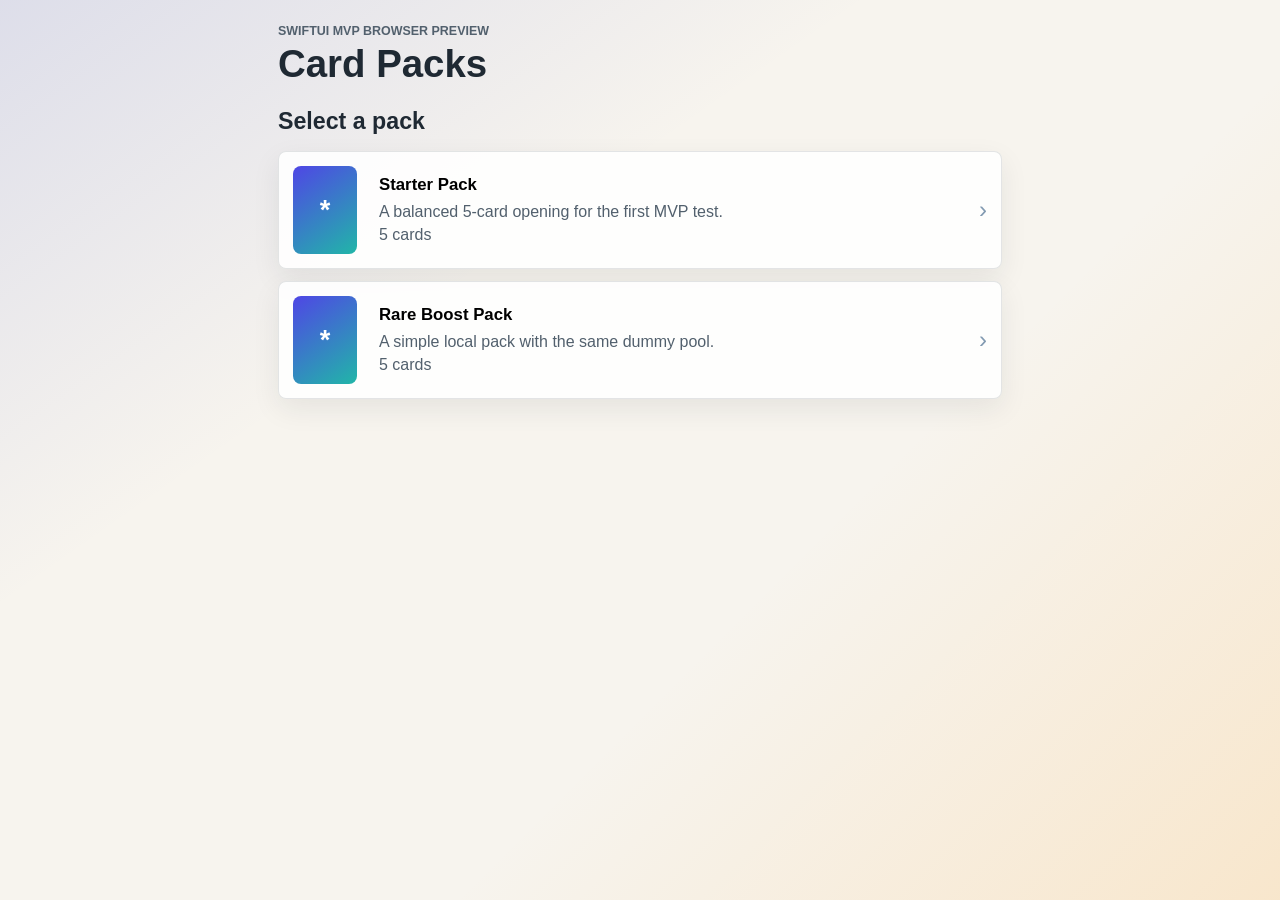
==== PreviewWeb/index.html @ d25d7adb "Create SwiftUI card pack opening MVP" ====
<!doctype html>
<html lang="en">
  <head>
    <meta charset="utf-8">
    <meta name="viewport" content="width=device-width, initial-scale=1">
    <title>Card Pack Opening MVP Preview</title>
    <link rel="stylesheet" href="styles.css">
  </head>
  <body>
    <main class="app-shell">
      <header class="top-bar">
        <p class="eyebrow">SwiftUI MVP Browser Preview</p>
        <h1>Card Packs</h1>
      </header>

      <section id="pack-selection" class="screen is-active" aria-labelledby="pack-selection-title">
        <h2 id="pack-selection-title">Select a pack</h2>
        <div id="pack-list" class="pack-list"></div>
      </section>

      <section id="pack-opening" class="screen" aria-labelledby="pack-opening-title">
        <button class="back-button" type="button" data-back-to="pack-selection">Back</button>
        <div class="opening-panel">
          <div class="pack-art" aria-hidden="true">*</div>
          <p class="eyebrow">Opening</p>
          <h2 id="pack-opening-title"></h2>
          <p id="pack-opening-subtitle" class="muted"></p>
          <button id="open-pack-button" class="primary-button" type="button">Open Pack</button>
        </div>
      </section>

      <section id="results" class="screen" aria-labelledby="results-title">
        <button class="back-button" type="button" data-back-to="pack-selection">Pack List</button>
        <h2 id="results-title">Results</h2>
        <div id="result-list" class="result-list"></div>
      </section>
    </main>

    <script src="app.js"></script>
  </body>
</html>
---- PreviewWeb/styles.css ----
:root {
  color-scheme: light;
  font-family: -apple-system, BlinkMacSystemFont, "Segoe UI", sans-serif;
  background: #f7f4ee;
  color: #1f2933;
}

* {
  box-sizing: border-box;
}

body {
  margin: 0;
  min-height: 100vh;
  background:
    linear-gradient(145deg, rgba(65, 88, 208, 0.14), transparent 34%),
    linear-gradient(315deg, rgba(252, 176, 69, 0.2), transparent 38%),
    #f7f4ee;
}

button {
  font: inherit;
}

.app-shell {
  width: min(100%, 760px);
  min-height: 100vh;
  margin: 0 auto;
  padding: 24px 18px 40px;
}

.top-bar {
  margin-bottom: 24px;
}

.eyebrow {
  margin: 0 0 6px;
  color: #52606d;
  font-size: 0.78rem;
  font-weight: 800;
  letter-spacing: 0;
  text-transform: uppercase;
}

h1,
h2,
h3,
p {
  overflow-wrap: break-word;
}

h1 {
  margin: 0;
  font-size: 2.4rem;
  line-height: 1.05;
}

h2 {
  margin: 0 0 16px;
  font-size: 1.45rem;
}

.screen {
  display: none;
}

.screen.is-active {
  display: block;
}

.pack-list,
.result-list {
  display: grid;
  gap: 12px;
}

.pack-card,
.result-card {
  width: 100%;
  border: 1px solid rgba(31, 41, 51, 0.12);
  border-radius: 8px;
  background: rgba(255, 255, 255, 0.88);
  box-shadow: 0 10px 28px rgba(31, 41, 51, 0.08);
}

.pack-card {
  display: grid;
  grid-template-columns: 72px 1fr auto;
  align-items: center;
  gap: 14px;
  padding: 14px;
  text-align: left;
  cursor: pointer;
}

.pack-card:focus-visible,
.primary-button:focus-visible,
.back-button:focus-visible {
  outline: 3px solid #2563eb;
  outline-offset: 3px;
}

.pack-thumb {
  display: grid;
  width: 64px;
  height: 88px;
  place-items: center;
  border-radius: 8px;
  background: linear-gradient(145deg, #4f46e5, #21b6a8);
  color: #ffffff;
  font-size: 1.7rem;
  font-weight: 900;
}

.pack-card h3,
.result-card h3 {
  margin: 0 0 5px;
  font-size: 1.05rem;
}

.pack-card p,
.result-card p {
  margin: 0;
  color: #52606d;
  line-height: 1.45;
}

.chevron {
  color: #829ab1;
  font-size: 1.5rem;
}

.opening-panel {
  display: grid;
  justify-items: center;
  gap: 14px;
  padding: 42px 18px;
  text-align: center;
}

.pack-art {
  display: grid;
  width: 146px;
  height: 190px;
  place-items: center;
  border-radius: 8px;
  background: linear-gradient(145deg, #4338ca, #14b8a6);
  color: #ffffff;
  font-size: 3rem;
  box-shadow: 0 20px 38px rgba(67, 56, 202, 0.24);
}

.muted {
  max-width: 34rem;
  color: #52606d;
}

.primary-button,
.back-button {
  border: 0;
  border-radius: 8px;
  cursor: pointer;
}

.primary-button {
  min-height: 48px;
  padding: 0 22px;
  background: #2563eb;
  color: #ffffff;
  font-weight: 800;
}

.back-button {
  margin-bottom: 18px;
  padding: 9px 12px;
  background: rgba(31, 41, 51, 0.08);
  color: #1f2933;
  font-weight: 700;
}

.result-card {
  display: grid;
  grid-template-columns: 78px 1fr;
  gap: 14px;
  padding: 14px;
}

.rarity-badge {
  display: grid;
  min-height: 96px;
  place-items: center;
  border-radius: 8px;
  font-size: 0.78rem;
  font-weight: 900;
  text-align: center;
}

.result-meta {
  display: flex;
  align-items: center;
  justify-content: space-between;
  gap: 12px;
}

.power {
  font-weight: 900;
}

@media (max-width: 430px) {
  .app-shell {
    padding-inline: 14px;
  }

  h1 {
    font-size: 2rem;
  }

  .pack-card {
    grid-template-columns: 58px 1fr auto;
    gap: 10px;
    padding: 12px;
  }

  .pack-thumb {
    width: 54px;
    height: 74px;
  }
}
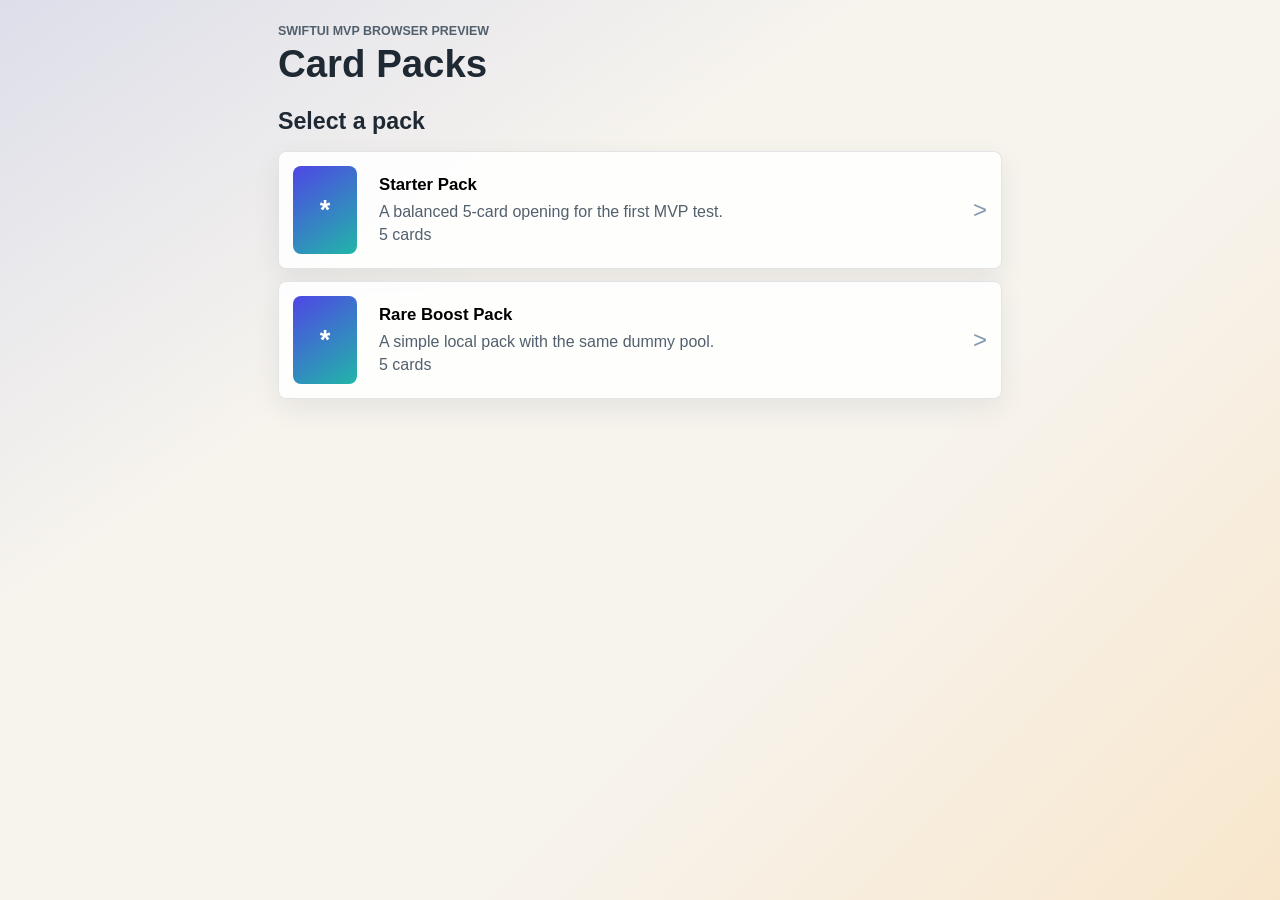
==== commit df312191: "Implement pack opening stage flow" ====
--- a/PreviewWeb/index.html
+++ b/PreviewWeb/index.html
@@ -21,11 +21,15 @@
       <section id="pack-opening" class="screen" aria-labelledby="pack-opening-title">
         <button class="back-button" type="button" data-back-to="pack-selection">Back</button>
         <div class="opening-panel">
-          <div class="pack-art" aria-hidden="true">*</div>
-          <p class="eyebrow">Opening</p>
+          <div id="interactive-pack" class="pack-art" role="button" tabindex="0" aria-label="Hold the pack to charge it.">
+            <span id="tear-meter" class="tear-meter"></span>
+            <span id="pack-symbol">*</span>
+          </div>
+          <p id="stage-label" class="eyebrow">Hold to charge</p>
           <h2 id="pack-opening-title"></h2>
           <p id="pack-opening-subtitle" class="muted"></p>
-          <button id="open-pack-button" class="primary-button" type="button">Open Pack</button>
+          <div id="reveal-strip" class="reveal-strip" aria-live="polite"></div>
+          <button id="view-results-button" class="primary-button" type="button" hidden>View Full Results</button>
         </div>
       </section>
 
--- a/PreviewWeb/styles.css
+++ b/PreviewWeb/styles.css
@@ -22,6 +22,10 @@
   font: inherit;
 }
 
+[hidden] {
+  display: none !important;
+}
+
 .app-shell {
   width: min(100%, 760px);
   min-height: 100vh;
@@ -95,7 +99,8 @@
 
 .pack-card:focus-visible,
 .primary-button:focus-visible,
-.back-button:focus-visible {
+.back-button:focus-visible,
+.pack-art:focus-visible {
   outline: 3px solid #2563eb;
   outline-offset: 3px;
 }
@@ -134,7 +139,7 @@
   display: grid;
   justify-items: center;
   gap: 14px;
-  padding: 42px 18px;
+  padding: 36px 18px;
   text-align: center;
 }
 
@@ -146,13 +151,44 @@
   border-radius: 8px;
   background: linear-gradient(145deg, #4338ca, #14b8a6);
   color: #ffffff;
+  cursor: grab;
   font-size: 3rem;
+  overflow: hidden;
+  position: relative;
   box-shadow: 0 20px 38px rgba(67, 56, 202, 0.24);
+  touch-action: none;
+  transition: transform 180ms ease;
+  user-select: none;
+}
+
+.pack-art.is-charging {
+  transform: scale(1.04);
+}
+
+.pack-art.is-tearing {
+  transform: rotate(2deg);
+}
+
+.tear-meter {
+  background: rgba(255, 255, 255, 0.46);
+  display: block;
+  height: 3px;
+  left: 12px;
+  position: absolute;
+  top: 50%;
+  transform: translateY(-50%);
+  width: var(--tear-progress, 0%);
+}
+
+#pack-symbol {
+  position: relative;
+  z-index: 1;
 }
 
 .muted {
   max-width: 34rem;
   color: #52606d;
+  min-height: 44px;
 }
 
 .primary-button,
@@ -178,6 +214,42 @@
   font-weight: 700;
 }
 
+.reveal-strip {
+  display: flex;
+  gap: 10px;
+  min-height: 132px;
+  max-width: 100%;
+  overflow-x: auto;
+  padding: 6px 2px;
+}
+
+.mini-card {
+  align-items: center;
+  border: 1px solid rgba(31, 41, 51, 0.14);
+  border-radius: 8px;
+  display: grid;
+  flex: 0 0 92px;
+  gap: 4px;
+  min-height: 116px;
+  padding: 8px;
+  text-align: center;
+}
+
+.mini-card.is-highlighted {
+  transform: scale(1.04);
+}
+
+.mini-card strong {
+  font-size: 0.76rem;
+}
+
+.mini-card span,
+.mini-card small {
+  color: #52606d;
+  font-size: 0.72rem;
+  font-weight: 800;
+}
+
 .result-card {
   display: grid;
   grid-template-columns: 78px 1fr;
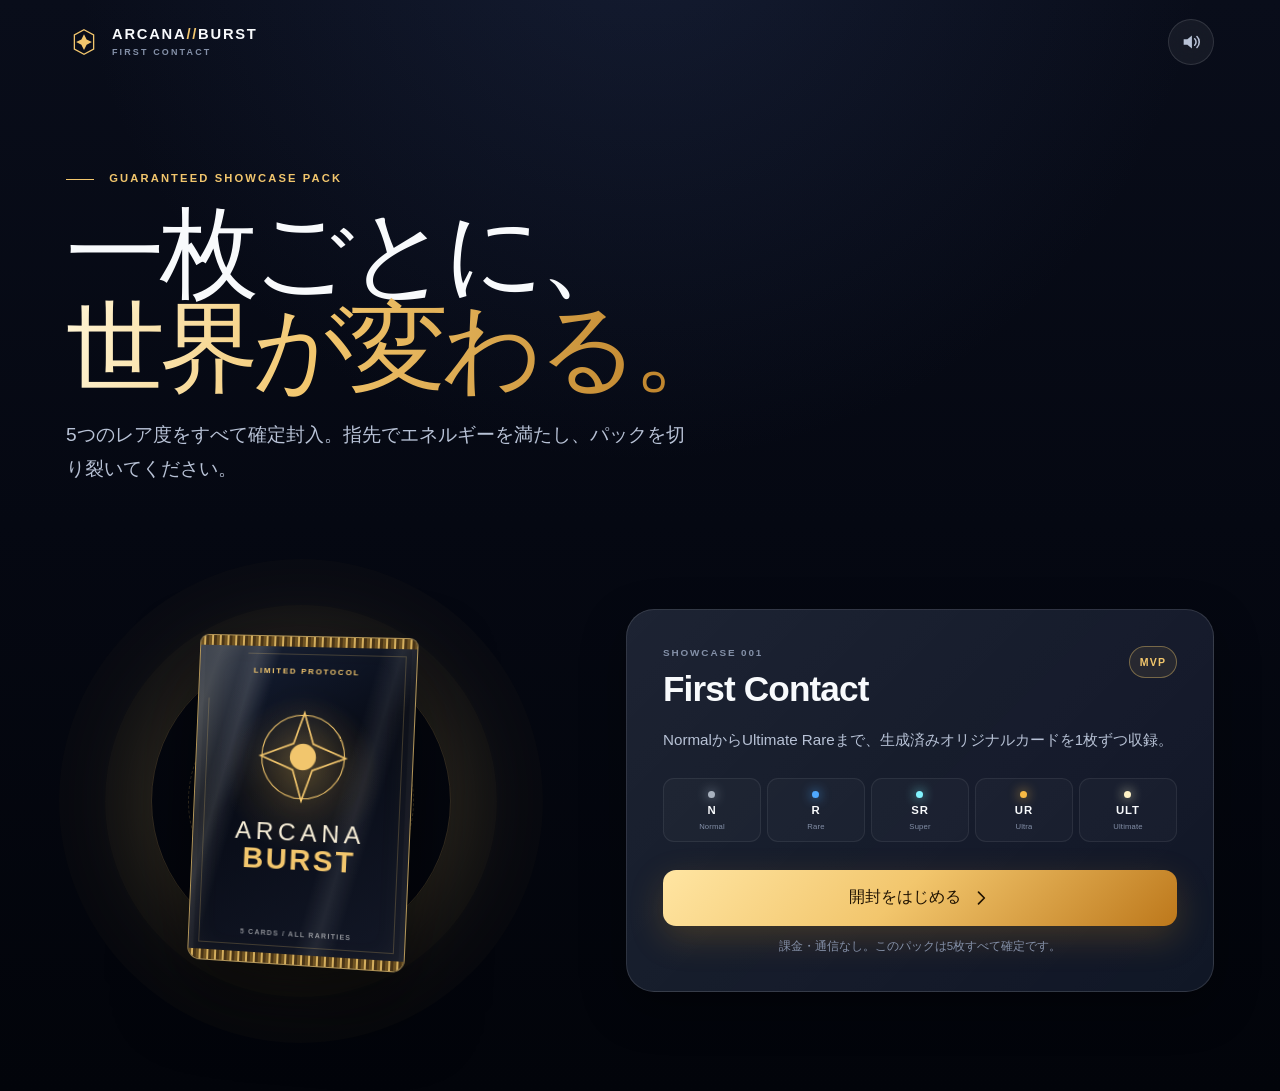
==== commit c060a778: "Build five-rarity pack opening showcase" ====
--- a/PreviewWeb/index.html
+++ b/PreviewWeb/index.html
@@ -1,45 +1,232 @@
 <!doctype html>
-<html lang="en">
+<html lang="ja">
   <head>
     <meta charset="utf-8">
-    <meta name="viewport" content="width=device-width, initial-scale=1">
-    <title>Card Pack Opening MVP Preview</title>
-    <link rel="stylesheet" href="styles.css">
+    <meta name="viewport" content="width=device-width, initial-scale=1, viewport-fit=cover">
+    <meta name="theme-color" content="#050812">
+    <meta name="description" content="5つのレア度を確定封入した、カードパック開封MVPのブラウザ体験です。">
+    <title>ARCANA//BURST — Card Pack Opening MVP</title>
+    <link rel="icon" href="data:image/svg+xml,%3Csvg xmlns='http://www.w3.org/2000/svg' viewBox='0 0 32 32'%3E%3Crect width='32' height='32' rx='7' fill='%23050812'/%3E%3Cpath d='m16 4 4 8 8 4-8 4-4 8-4-8-8-4 8-4 4-8Z' fill='%23f2c66d'/%3E%3C/svg%3E">
+    <link rel="preload" as="image" href="assets/cards/ultimate-rare.webp">
+    <link rel="stylesheet" href="styles.css?v=20260710-sol-ultra">
   </head>
-  <body>
-    <main class="app-shell">
+  <body data-stage="selection" data-rarity="none">
+    <a class="skip-link" href="#main-content">メインへ移動</a>
+
+    <div class="ambient" aria-hidden="true">
+      <span class="ambient__orb ambient__orb--one"></span>
+      <span class="ambient__orb ambient__orb--two"></span>
+      <span class="ambient__grid"></span>
+    </div>
+
+    <div id="screen-flash" class="screen-flash" aria-hidden="true"></div>
+    <div id="apex-overlay" class="apex-overlay" aria-hidden="true">
+      <span class="apex-overlay__ring apex-overlay__ring--one"></span>
+      <span class="apex-overlay__ring apex-overlay__ring--two"></span>
+      <span class="apex-overlay__core"></span>
+    </div>
+
+    <main id="main-content" class="app-shell">
       <header class="top-bar">
-        <p class="eyebrow">SwiftUI MVP Browser Preview</p>
-        <h1>Card Packs</h1>
+        <a id="brand-home" class="brand" href="#pack-selection" aria-label="ARCANA BURST ホーム">
+          <span class="brand__mark" aria-hidden="true">
+            <svg viewBox="0 0 32 32" width="28" height="28" focusable="false">
+              <path d="M16 2 27 8v16l-11 6L5 24V8L16 2Z" fill="none" stroke="currentColor" stroke-width="1.5"/>
+              <path d="m16 7 3 6 6 3-6 3-3 6-3-6-6-3 6-3 3-6Z" fill="currentColor"/>
+            </svg>
+          </span>
+          <span>
+            <span class="brand__name">ARCANA<span>//</span>BURST</span>
+            <span class="brand__edition">FIRST CONTACT</span>
+          </span>
+        </a>
+
+        <button id="sound-toggle" class="icon-button" type="button" aria-pressed="true" aria-label="効果音をオフにする">
+          <svg class="sound-icon sound-icon--on" viewBox="0 0 24 24" width="22" height="22" aria-hidden="true" focusable="false">
+            <path d="M4 9v6h4l5 4V5L8 9H4Z" fill="currentColor"/>
+            <path d="M16 8.5c1 .9 1.5 2 1.5 3.5S17 14.6 16 15.5M18.5 6c1.7 1.6 2.5 3.6 2.5 6s-.8 4.4-2.5 6" fill="none" stroke="currentColor" stroke-width="1.7" stroke-linecap="round"/>
+          </svg>
+          <svg class="sound-icon sound-icon--off" viewBox="0 0 24 24" width="22" height="22" aria-hidden="true" focusable="false">
+            <path d="M4 9v6h4l5 4V5L8 9H4Z" fill="currentColor"/>
+            <path d="m16.5 9 4 6m0-6-4 6" fill="none" stroke="currentColor" stroke-width="1.8" stroke-linecap="round"/>
+          </svg>
+        </button>
       </header>
 
-      <section id="pack-selection" class="screen is-active" aria-labelledby="pack-selection-title">
-        <h2 id="pack-selection-title">Select a pack</h2>
-        <div id="pack-list" class="pack-list"></div>
+      <section id="pack-selection" class="screen selection-screen" aria-labelledby="selection-title">
+        <div class="hero-copy">
+          <p class="eyebrow"><span aria-hidden="true"></span> GUARANTEED SHOWCASE PACK</p>
+          <h1 id="selection-title">一枚ごとに、<br><em>世界が変わる。</em></h1>
+          <p class="hero-copy__lead">5つのレア度をすべて確定封入。指先でエネルギーを満たし、パックを切り裂いてください。</p>
+        </div>
+
+        <div class="showcase-layout">
+          <div class="pack-preview" aria-hidden="true">
+            <span class="pack-preview__halo"></span>
+            <div class="booster-pack booster-pack--preview">
+              <span class="booster-pack__foil"></span>
+              <span class="booster-pack__edge"></span>
+              <span class="booster-pack__series">LIMITED PROTOCOL</span>
+              <span class="booster-pack__sigil">
+                <svg viewBox="0 0 100 100" focusable="false">
+                  <circle cx="50" cy="50" r="38" fill="none" stroke="currentColor" stroke-width="1"/>
+                  <path d="m50 10 9 28 30 12-30 12-9 28-9-28-30-12 30-12 9-28Z" fill="none" stroke="currentColor" stroke-width="1.5"/>
+                  <circle cx="50" cy="50" r="12" fill="currentColor"/>
+                </svg>
+              </span>
+              <span class="booster-pack__title">ARCANA<br><b>BURST</b></span>
+              <span class="booster-pack__count">5 CARDS / ALL RARITIES</span>
+            </div>
+          </div>
+
+          <div class="pack-offer glass-panel">
+            <div class="pack-offer__header">
+              <div>
+                <p class="overline">SHOWCASE 001</p>
+                <h2>First Contact</h2>
+              </div>
+              <span class="edition-badge">MVP</span>
+            </div>
+            <p class="pack-offer__description">NormalからUltimate Rareまで、生成済みオリジナルカードを1枚ずつ収録。</p>
+
+            <ol class="rarity-legend" aria-label="封入レア度">
+              <li data-rarity="normal"><span></span><b>N</b><small>Normal</small></li>
+              <li data-rarity="rare"><span></span><b>R</b><small>Rare</small></li>
+              <li data-rarity="super"><span></span><b>SR</b><small>Super</small></li>
+              <li data-rarity="ultra"><span></span><b>UR</b><small>Ultra</small></li>
+              <li data-rarity="ultimate"><span></span><b>ULT</b><small>Ultimate</small></li>
+            </ol>
+
+            <button id="open-pack-button" class="primary-button primary-button--gold" type="button">
+              <span>開封をはじめる</span>
+              <svg viewBox="0 0 24 24" width="20" height="20" aria-hidden="true" focusable="false">
+                <path d="m9 5 7 7-7 7" fill="none" stroke="currentColor" stroke-width="2" stroke-linecap="round" stroke-linejoin="round"/>
+              </svg>
+            </button>
+            <p class="microcopy">課金・通信なし。このパックは5枚すべて確定です。</p>
+          </div>
+        </div>
       </section>
 
-      <section id="pack-opening" class="screen" aria-labelledby="pack-opening-title">
-        <button class="back-button" type="button" data-back-to="pack-selection">Back</button>
-        <div class="opening-panel">
-          <div id="interactive-pack" class="pack-art" role="button" tabindex="0" aria-label="Hold the pack to charge it.">
-            <span id="tear-meter" class="tear-meter"></span>
-            <span id="pack-symbol">*</span>
-          </div>
-          <p id="stage-label" class="eyebrow">Hold to charge</p>
-          <h2 id="pack-opening-title"></h2>
-          <p id="pack-opening-subtitle" class="muted"></p>
-          <div id="reveal-strip" class="reveal-strip" aria-live="polite"></div>
-          <button id="view-results-button" class="primary-button" type="button" hidden>View Full Results</button>
+      <section id="pack-opening" class="screen opening-screen" aria-labelledby="opening-title" hidden>
+        <div class="opening-toolbar">
+          <button id="opening-back-button" class="text-button" type="button">
+            <svg viewBox="0 0 24 24" width="18" height="18" aria-hidden="true" focusable="false">
+              <path d="m15 5-7 7 7 7" fill="none" stroke="currentColor" stroke-width="2" stroke-linecap="round" stroke-linejoin="round"/>
+            </svg>
+            <span>戻る</span>
+          </button>
+
+          <ol id="reveal-progress" class="reveal-progress" aria-label="カード開封進捗">
+            <li data-index="0" aria-label="1枚目、未公開"><span></span><b>1</b></li>
+            <li data-index="1" aria-label="2枚目、未公開"><span></span><b>2</b></li>
+            <li data-index="2" aria-label="3枚目、未公開"><span></span><b>3</b></li>
+            <li data-index="3" aria-label="4枚目、未公開"><span></span><b>4</b></li>
+            <li data-index="4" aria-label="5枚目、未公開"><span></span><b>5</b></li>
+          </ol>
+          <span class="toolbar-spacer" aria-hidden="true"></span>
+        </div>
+
+        <h2 id="opening-title" class="visually-hidden" tabindex="-1">First Contact パック開封</h2>
+
+        <div id="opening-theater" class="opening-theater">
+          <div id="particle-layer" class="particle-layer" aria-hidden="true"></div>
+          <div class="stage-light stage-light--left" aria-hidden="true"></div>
+          <div class="stage-light stage-light--right" aria-hidden="true"></div>
+
+          <div id="pack-interaction" class="pack-interaction">
+            <div
+              id="interactive-pack"
+              class="interactive-pack"
+              role="button"
+              tabindex="0"
+              aria-describedby="opening-instruction"
+              aria-label="パックを長押ししてチャージ"
+            >
+              <span class="charge-ring" aria-hidden="true"></span>
+              <div class="booster-pack booster-pack--interactive" aria-hidden="true">
+                <span class="booster-pack__foil"></span>
+                <span class="booster-pack__edge"></span>
+                <span class="booster-pack__series">LIMITED PROTOCOL</span>
+                <span class="booster-pack__sigil">
+                  <svg viewBox="0 0 100 100" focusable="false">
+                    <circle cx="50" cy="50" r="38" fill="none" stroke="currentColor" stroke-width="1"/>
+                    <path d="m50 10 9 28 30 12-30 12-9 28-9-28-30-12 30-12 9-28Z" fill="none" stroke="currentColor" stroke-width="1.5"/>
+                    <circle cx="50" cy="50" r="12" fill="currentColor"/>
+                  </svg>
+                </span>
+                <span class="booster-pack__title">ARCANA<br><b>BURST</b></span>
+                <span class="booster-pack__count">5 CARDS / ALL RARITIES</span>
+                <span class="tear-guide"><i></i><b>SWIPE</b></span>
+                <span class="torn-flap"></span>
+              </div>
+              <span class="hold-label" aria-hidden="true">HOLD</span>
+            </div>
+
+            <div class="opening-copy">
+              <p id="stage-label" class="eyebrow stage-label">ENERGY DORMANT</p>
+              <p id="opening-instruction" class="opening-instruction">パックを長押しして、エネルギーを100%まで満たす</p>
+              <div class="charge-track" aria-hidden="true"><span id="charge-fill"></span></div>
+              <p id="charge-percent" class="charge-percent" aria-hidden="true">0%</p>
+            </div>
+
+            <div id="gesture-alternatives" class="gesture-alternatives">
+              <button id="charge-assist-button" class="secondary-button" type="button">ボタンでチャージ</button>
+              <button id="tear-assist-button" class="secondary-button secondary-button--accent" type="button" hidden>ボタンで切り裂く</button>
+            </div>
+          </div>
+
+          <div id="card-reveal-stage" class="card-reveal-stage" hidden>
+            <p id="card-counter" class="card-counter">CARD 1 / 5</p>
+            <div id="reveal-card" class="reveal-card" aria-label="カードを反転中" tabindex="-1">
+              <div id="card-rotor" class="card-rotor">
+                <div class="card-face card-face--back" aria-hidden="true">
+                  <span class="card-back__frame"></span>
+                  <span class="card-back__vortex"></span>
+                  <span class="card-back__sigil"></span>
+                  <b>ARCANA<span>//</span>BURST</b>
+                </div>
+                <div id="card-front" class="card-face card-face--front" aria-hidden="true"></div>
+              </div>
+            </div>
+            <div id="rarity-reveal-copy" class="rarity-reveal-copy" aria-hidden="true">
+              <p id="revealed-rarity" class="revealed-rarity"></p>
+              <h3 id="revealed-name"></h3>
+              <p id="revealed-subtitle" class="revealed-subtitle"></p>
+            </div>
+            <button id="next-card-button" class="primary-button reveal-next-button" type="button" hidden>
+              <span>次のカード</span>
+              <svg viewBox="0 0 24 24" width="20" height="20" aria-hidden="true" focusable="false">
+                <path d="m9 5 7 7-7 7" fill="none" stroke="currentColor" stroke-width="2" stroke-linecap="round" stroke-linejoin="round"/>
+              </svg>
+            </button>
+          </div>
         </div>
       </section>
 
-      <section id="results" class="screen" aria-labelledby="results-title">
-        <button class="back-button" type="button" data-back-to="pack-selection">Pack List</button>
-        <h2 id="results-title">Results</h2>
+      <section id="results" class="screen results-screen" aria-labelledby="results-title" hidden>
+        <div class="results-heading">
+          <p class="eyebrow"><span aria-hidden="true"></span> OPENING COMPLETE</p>
+          <h2 id="results-title" tabindex="-1">5つの輝きを獲得</h2>
+          <p>First Contactの全カード。レア度ごとの光沢と生成アートを一覧で確認できます。</p>
+        </div>
+
         <div id="result-list" class="result-list"></div>
+
+        <div class="results-actions glass-panel">
+          <p><b>SHOWCASE COMPLETE</b><span>5 / 5 CARDS REVEALED</span></p>
+          <button id="open-again-button" class="primary-button primary-button--gold" type="button">
+            <span>もう一度開封する</span>
+            <svg viewBox="0 0 24 24" width="20" height="20" aria-hidden="true" focusable="false">
+              <path d="M20 11a8 8 0 1 0-2.3 5.7M20 5v6h-6" fill="none" stroke="currentColor" stroke-width="2" stroke-linecap="round" stroke-linejoin="round"/>
+            </svg>
+          </button>
+        </div>
       </section>
     </main>
 
-    <script src="app.js"></script>
+    <div id="live-status" class="visually-hidden" role="status" aria-live="polite" aria-atomic="true"></div>
+
+    <script src="app.js?v=20260710-sol-ultra-p1"></script>
   </body>
 </html>
--- a/PreviewWeb/styles.css
+++ b/PreviewWeb/styles.css
@@ -1,300 +1,1997 @@
 :root {
-  color-scheme: light;
-  font-family: -apple-system, BlinkMacSystemFont, "Segoe UI", sans-serif;
-  background: #f7f4ee;
-  color: #1f2933;
+  color-scheme: dark;
+  --bg: #050812;
+  --bg-deep: #02040a;
+  --surface: rgba(15, 23, 42, 0.72);
+  --surface-strong: rgba(18, 27, 49, 0.92);
+  --surface-soft: rgba(255, 255, 255, 0.055);
+  --text: #f8fafc;
+  --text-soft: #b8c2d6;
+  --text-muted: #8490a8;
+  --gold: #f2c66d;
+  --gold-strong: #d99525;
+  --gold-dark: #7a4b0d;
+  --line: rgba(255, 255, 255, 0.12);
+  --focus: #f8d98f;
+  --stage-accent: 216, 187, 124;
+  --stage-accent-strong: #d8bb7c;
+  --radius-sm: 10px;
+  --radius-md: 18px;
+  --radius-lg: 28px;
+  --shadow-1: 0 16px 44px rgba(0, 0, 0, 0.35);
+  --shadow-2: 0 28px 90px rgba(0, 0, 0, 0.62);
+  --ease-out: cubic-bezier(0.16, 1, 0.3, 1);
+  --ease-spring: cubic-bezier(0.22, 1.4, 0.36, 1);
+  --flip-duration: 900ms;
+  font-family: Inter, ui-sans-serif, -apple-system, BlinkMacSystemFont, "Segoe UI", "Noto Sans JP", sans-serif;
+  font-synthesis: none;
 }
 
 * {
   box-sizing: border-box;
 }
 
+html {
+  min-width: 320px;
+  min-height: 100%;
+  background: var(--bg);
+  scroll-behavior: smooth;
+}
+
 body {
+  min-width: 320px;
+  min-height: 100vh;
+  min-height: 100dvh;
   margin: 0;
-  min-height: 100vh;
+  overflow-x: hidden;
   background:
-    linear-gradient(145deg, rgba(65, 88, 208, 0.14), transparent 34%),
-    linear-gradient(315deg, rgba(252, 176, 69, 0.2), transparent 38%),
-    #f7f4ee;
+    radial-gradient(circle at 50% -10%, rgba(50, 68, 112, 0.28), transparent 42%),
+    linear-gradient(180deg, #090d1a 0%, var(--bg) 48%, var(--bg-deep) 100%);
+  color: var(--text);
+  transition: background-color 400ms ease;
+}
+
+body::before {
+  position: fixed;
+  z-index: -3;
+  inset: 0;
+  background: radial-gradient(circle at 50% 54%, rgba(var(--stage-accent), 0.11), transparent 38%);
+  content: "";
+  pointer-events: none;
+  transition: background 500ms ease;
+}
+
+button,
+a {
+  -webkit-tap-highlight-color: transparent;
 }
 
 button {
+  border: 0;
+  color: inherit;
   font: inherit;
 }
 
-[hidden] {
-  display: none !important;
-}
-
-.app-shell {
-  width: min(100%, 760px);
-  min-height: 100vh;
-  margin: 0 auto;
-  padding: 24px 18px 40px;
-}
-
-.top-bar {
-  margin-bottom: 24px;
-}
-
-.eyebrow {
-  margin: 0 0 6px;
-  color: #52606d;
-  font-size: 0.78rem;
-  font-weight: 800;
-  letter-spacing: 0;
-  text-transform: uppercase;
+button,
+[role="button"],
+a {
+  touch-action: manipulation;
+}
+
+button:not(:disabled),
+[role="button"],
+a {
+  cursor: pointer;
+}
+
+img,
+svg {
+  display: block;
+}
+
+img {
+  max-width: 100%;
 }
 
 h1,
 h2,
 h3,
 p {
-  overflow-wrap: break-word;
-}
-
-h1 {
-  margin: 0;
-  font-size: 2.4rem;
-  line-height: 1.05;
-}
-
-h2 {
-  margin: 0 0 16px;
-  font-size: 1.45rem;
-}
-
-.screen {
-  display: none;
-}
-
-.screen.is-active {
-  display: block;
-}
-
-.pack-list,
-.result-list {
-  display: grid;
-  gap: 12px;
-}
-
-.pack-card,
-.result-card {
-  width: 100%;
-  border: 1px solid rgba(31, 41, 51, 0.12);
-  border-radius: 8px;
-  background: rgba(255, 255, 255, 0.88);
-  box-shadow: 0 10px 28px rgba(31, 41, 51, 0.08);
-}
-
-.pack-card {
-  display: grid;
-  grid-template-columns: 72px 1fr auto;
-  align-items: center;
-  gap: 14px;
-  padding: 14px;
-  text-align: left;
-  cursor: pointer;
-}
-
-.pack-card:focus-visible,
-.primary-button:focus-visible,
-.back-button:focus-visible,
-.pack-art:focus-visible {
-  outline: 3px solid #2563eb;
-  outline-offset: 3px;
-}
-
-.pack-thumb {
-  display: grid;
-  width: 64px;
-  height: 88px;
+  overflow-wrap: anywhere;
+}
+
+[hidden] {
+  display: none !important;
+}
+
+:focus-visible {
+  outline: 3px solid var(--focus);
+  outline-offset: 4px;
+}
+
+.visually-hidden {
+  position: absolute !important;
+  width: 1px !important;
+  height: 1px !important;
+  padding: 0 !important;
+  margin: -1px !important;
+  overflow: hidden !important;
+  clip: rect(0, 0, 0, 0) !important;
+  white-space: nowrap !important;
+  border: 0 !important;
+}
+
+.skip-link {
+  position: fixed;
+  z-index: 100;
+  top: 12px;
+  left: 12px;
+  min-height: 44px;
+  padding: 11px 16px;
+  border-radius: var(--radius-sm);
+  background: var(--text);
+  color: var(--bg);
+  font-weight: 800;
+  transform: translateY(-150%);
+  transition: transform 180ms ease;
+}
+
+.skip-link:focus {
+  transform: translateY(0);
+}
+
+.ambient {
+  position: fixed;
+  z-index: -2;
+  inset: 0;
+  overflow: hidden;
+  pointer-events: none;
+}
+
+.ambient__orb {
+  position: absolute;
+  width: 42vw;
+  height: 42vw;
+  min-width: 340px;
+  min-height: 340px;
+  border-radius: 50%;
+  filter: blur(100px);
+  opacity: 0.18;
+}
+
+.ambient__orb--one {
+  top: -26%;
+  left: -15%;
+  background: #344e91;
+}
+
+.ambient__orb--two {
+  right: -18%;
+  bottom: -30%;
+  background: #7a4b0d;
+}
+
+.ambient__grid {
+  position: absolute;
+  inset: 0;
+  background-image:
+    linear-gradient(rgba(255, 255, 255, 0.018) 1px, transparent 1px),
+    linear-gradient(90deg, rgba(255, 255, 255, 0.018) 1px, transparent 1px);
+  background-size: 48px 48px;
+  mask-image: linear-gradient(to bottom, black, transparent 75%);
+}
+
+.screen-flash {
+  position: fixed;
+  z-index: 50;
+  inset: 0;
+  background: rgba(var(--stage-accent), 0.96);
+  opacity: 0;
+  pointer-events: none;
+}
+
+.screen-flash.is-active {
+  animation: screen-flash 620ms ease-out both;
+}
+
+.apex-overlay {
+  position: fixed;
+  z-index: 40;
+  inset: 0;
+  display: grid;
   place-items: center;
-  border-radius: 8px;
-  background: linear-gradient(145deg, #4f46e5, #21b6a8);
-  color: #ffffff;
-  font-size: 1.7rem;
-  font-weight: 900;
-}
-
-.pack-card h3,
-.result-card h3 {
-  margin: 0 0 5px;
-  font-size: 1.05rem;
-}
-
-.pack-card p,
-.result-card p {
-  margin: 0;
-  color: #52606d;
-  line-height: 1.45;
-}
-
-.chevron {
-  color: #829ab1;
-  font-size: 1.5rem;
-}
-
-.opening-panel {
-  display: grid;
-  justify-items: center;
-  gap: 14px;
-  padding: 36px 18px;
-  text-align: center;
-}
-
-.pack-art {
-  display: grid;
-  width: 146px;
-  height: 190px;
-  place-items: center;
-  border-radius: 8px;
-  background: linear-gradient(145deg, #4338ca, #14b8a6);
-  color: #ffffff;
-  cursor: grab;
-  font-size: 3rem;
   overflow: hidden;
+  background: rgba(0, 0, 0, 0.82);
+  opacity: 0;
+  pointer-events: none;
+  transition: opacity 340ms ease;
+}
+
+.apex-overlay.is-primed {
+  opacity: 1;
+}
+
+.apex-overlay.is-bursting {
+  background: rgba(0, 0, 0, 0.15);
+  opacity: 1;
+}
+
+.apex-overlay__ring,
+.apex-overlay__core {
+  position: absolute;
+  border-radius: 50%;
+}
+
+.apex-overlay__ring {
+  width: min(68vw, 560px);
+  aspect-ratio: 1;
+  border: 1px solid rgba(255, 255, 255, 0.74);
+  box-shadow:
+    0 0 24px rgba(255, 237, 187, 0.78),
+    inset 0 0 24px rgba(166, 209, 255, 0.54);
+  opacity: 0;
+}
+
+.apex-overlay__ring--two {
+  width: min(48vw, 390px);
+  border-style: dashed;
+}
+
+.apex-overlay.is-bursting .apex-overlay__ring--one {
+  animation: apex-ring 1100ms var(--ease-out) both;
+}
+
+.apex-overlay.is-bursting .apex-overlay__ring--two {
+  animation: apex-ring 920ms 90ms var(--ease-out) reverse both;
+}
+
+.apex-overlay__core {
+  width: 12px;
+  height: 12px;
+  background: white;
+  box-shadow: 0 0 80px 34px rgba(255, 244, 208, 0.95);
+  opacity: 0;
+}
+
+.apex-overlay.is-bursting .apex-overlay__core {
+  animation: apex-core 780ms ease-out both;
+}
+
+.app-shell {
+  width: min(100%, 1180px);
+  min-height: 100vh;
+  min-height: 100dvh;
+  margin: 0 auto;
+  padding:
+    max(16px, env(safe-area-inset-top))
+    max(16px, calc(env(safe-area-inset-right) + 16px))
+    max(32px, calc(env(safe-area-inset-bottom) + 24px))
+    max(16px, calc(env(safe-area-inset-left) + 16px));
+}
+
+.top-bar {
   position: relative;
-  box-shadow: 0 20px 38px rgba(67, 56, 202, 0.24);
-  touch-action: none;
-  transition: transform 180ms ease;
-  user-select: none;
-}
-
-.pack-art.is-charging {
-  transform: scale(1.04);
-}
-
-.pack-art.is-tearing {
-  transform: rotate(2deg);
-}
-
-.tear-meter {
-  background: rgba(255, 255, 255, 0.46);
-  display: block;
-  height: 3px;
-  left: 12px;
-  position: absolute;
-  top: 50%;
-  transform: translateY(-50%);
-  width: var(--tear-progress, 0%);
-}
-
-#pack-symbol {
-  position: relative;
-  z-index: 1;
-}
-
-.muted {
-  max-width: 34rem;
-  color: #52606d;
-  min-height: 44px;
-}
-
-.primary-button,
-.back-button {
-  border: 0;
-  border-radius: 8px;
-  cursor: pointer;
-}
-
-.primary-button {
-  min-height: 48px;
-  padding: 0 22px;
-  background: #2563eb;
-  color: #ffffff;
-  font-weight: 800;
-}
-
-.back-button {
-  margin-bottom: 18px;
-  padding: 9px 12px;
-  background: rgba(31, 41, 51, 0.08);
-  color: #1f2933;
-  font-weight: 700;
-}
-
-.reveal-strip {
-  display: flex;
-  gap: 10px;
-  min-height: 132px;
-  max-width: 100%;
-  overflow-x: auto;
-  padding: 6px 2px;
-}
-
-.mini-card {
-  align-items: center;
-  border: 1px solid rgba(31, 41, 51, 0.14);
-  border-radius: 8px;
-  display: grid;
-  flex: 0 0 92px;
-  gap: 4px;
-  min-height: 116px;
-  padding: 8px;
-  text-align: center;
-}
-
-.mini-card.is-highlighted {
-  transform: scale(1.04);
-}
-
-.mini-card strong {
-  font-size: 0.76rem;
-}
-
-.mini-card span,
-.mini-card small {
-  color: #52606d;
-  font-size: 0.72rem;
-  font-weight: 800;
-}
-
-.result-card {
-  display: grid;
-  grid-template-columns: 78px 1fr;
-  gap: 14px;
-  padding: 14px;
-}
-
-.rarity-badge {
-  display: grid;
-  min-height: 96px;
-  place-items: center;
-  border-radius: 8px;
-  font-size: 0.78rem;
-  font-weight: 900;
-  text-align: center;
-}
-
-.result-meta {
+  z-index: 30;
   display: flex;
   align-items: center;
   justify-content: space-between;
+  gap: 16px;
+  min-height: 52px;
+}
+
+.brand {
+  display: inline-flex;
+  align-items: center;
+  gap: 10px;
+  min-height: 44px;
+  color: var(--text);
+  text-decoration: none;
+}
+
+.brand__mark {
+  display: grid;
+  width: 36px;
+  height: 36px;
+  place-items: center;
+  color: var(--gold);
+}
+
+.brand__name,
+.brand__edition {
+  display: block;
+}
+
+.brand__name {
+  font-size: 0.92rem;
+  font-weight: 900;
+  letter-spacing: 0.12em;
+  line-height: 1;
+}
+
+.brand__name span {
+  color: var(--gold);
+}
+
+.brand__edition {
+  margin-top: 5px;
+  color: var(--text-muted);
+  font-size: 0.56rem;
+  font-weight: 800;
+  letter-spacing: 0.24em;
+}
+
+.icon-button {
+  display: grid;
+  width: 46px;
+  height: 46px;
+  flex: 0 0 46px;
+  place-items: center;
+  border: 1px solid var(--line);
+  border-radius: 50%;
+  background: rgba(255, 255, 255, 0.055);
+  color: var(--text-soft);
+  backdrop-filter: blur(14px);
+  transition: color 180ms ease, border-color 180ms ease, background 180ms ease, transform 120ms ease;
+}
+
+.icon-button:hover {
+  border-color: rgba(242, 198, 109, 0.5);
+  background: rgba(242, 198, 109, 0.1);
+  color: var(--gold);
+}
+
+.icon-button:active {
+  transform: scale(0.95);
+}
+
+.sound-icon--off,
+.icon-button[aria-pressed="false"] .sound-icon--on {
+  display: none;
+}
+
+.icon-button[aria-pressed="false"] .sound-icon--off {
+  display: block;
+}
+
+.screen {
+  animation: screen-enter 480ms var(--ease-out) both;
+}
+
+.selection-screen {
+  padding: clamp(54px, 8vw, 104px) 0 28px;
+}
+
+.hero-copy {
+  max-width: 740px;
+}
+
+.eyebrow,
+.overline,
+.card-counter {
+  margin: 0;
+  color: var(--gold);
+  font-size: 0.7rem;
+  font-weight: 900;
+  letter-spacing: 0.19em;
+  line-height: 1.5;
+  text-transform: uppercase;
+}
+
+.eyebrow > span {
+  display: inline-block;
+  width: 28px;
+  height: 1px;
+  margin-right: 10px;
+  background: currentColor;
+  vertical-align: middle;
+}
+
+.hero-copy h1 {
+  margin: 18px 0 22px;
+  font-size: clamp(2.7rem, 8.5vw, 6.2rem);
+  font-weight: 800;
+  letter-spacing: -0.055em;
+  line-height: 0.96;
+}
+
+.hero-copy h1 em {
+  background: linear-gradient(102deg, #fff5d6 0%, var(--gold) 38%, #b77a22 100%);
+  background-clip: text;
+  color: transparent;
+  font-style: normal;
+}
+
+.hero-copy__lead {
+  max-width: 620px;
+  margin: 0;
+  color: var(--text-soft);
+  font-size: clamp(1rem, 2.2vw, 1.2rem);
+  line-height: 1.8;
+}
+
+.showcase-layout {
+  display: grid;
+  align-items: center;
+  gap: clamp(34px, 7vw, 92px);
+  margin-top: clamp(44px, 7vw, 84px);
+}
+
+.pack-preview {
+  position: relative;
+  display: grid;
+  min-height: 390px;
+  place-items: center;
+  perspective: 1000px;
+}
+
+.pack-preview__halo {
+  position: absolute;
+  width: 300px;
+  aspect-ratio: 1;
+  border: 1px solid rgba(242, 198, 109, 0.2);
+  border-radius: 50%;
+  box-shadow:
+    0 0 0 46px rgba(242, 198, 109, 0.025),
+    0 0 0 92px rgba(242, 198, 109, 0.018),
+    0 0 90px rgba(242, 198, 109, 0.18);
+}
+
+.pack-preview__halo::before,
+.pack-preview__halo::after {
+  position: absolute;
+  inset: 12%;
+  border: 1px dashed rgba(242, 198, 109, 0.26);
+  border-radius: inherit;
+  content: "";
+  animation: halo-spin 28s linear infinite;
+}
+
+.pack-preview__halo::after {
+  inset: 27%;
+  animation-direction: reverse;
+  animation-duration: 18s;
+}
+
+.booster-pack {
+  position: relative;
+  display: flex;
+  width: 188px;
+  height: 282px;
+  flex-direction: column;
+  align-items: center;
+  overflow: hidden;
+  border: 1px solid rgba(242, 198, 109, 0.72);
+  border-radius: 9px 9px 13px 13px;
+  background:
+    linear-gradient(104deg, transparent 0 16%, rgba(255, 255, 255, 0.1) 21%, transparent 29% 62%, rgba(255, 255, 255, 0.08) 69%, transparent 76%),
+    radial-gradient(circle at 50% 42%, rgba(205, 159, 64, 0.23), transparent 36%),
+    linear-gradient(150deg, #182239 0%, #080c17 42%, #131827 100%);
+  color: var(--gold);
+  box-shadow:
+    inset 0 0 0 5px rgba(255, 255, 255, 0.025),
+    inset 0 0 32px rgba(255, 215, 126, 0.08),
+    0 34px 72px rgba(0, 0, 0, 0.62);
+  isolation: isolate;
+}
+
+.booster-pack::before,
+.booster-pack::after {
+  position: absolute;
+  z-index: 4;
+  right: 0;
+  left: 0;
+  height: 10px;
+  background: repeating-linear-gradient(90deg, #6f5322 0 3px, #d4ae5d 3px 5px, #4a3516 5px 8px);
+  content: "";
+}
+
+.booster-pack::before {
+  top: 0;
+}
+
+.booster-pack::after {
+  bottom: 0;
+}
+
+.booster-pack--preview {
+  z-index: 2;
+  transform: rotateY(-8deg) rotateZ(2.5deg);
+  animation: pack-float 5.4s ease-in-out infinite;
+}
+
+.booster-pack__foil {
+  position: absolute;
+  z-index: 1;
+  inset: -50%;
+  background: linear-gradient(100deg, transparent 38%, rgba(255, 247, 215, 0.2) 49%, transparent 60%);
+  transform: translateX(-30%) rotate(8deg);
+  animation: foil-drift 5s ease-in-out infinite;
+}
+
+.booster-pack__edge {
+  position: absolute;
+  z-index: 2;
+  inset: 17px 10px;
+  border: 1px solid rgba(242, 198, 109, 0.22);
+  clip-path: polygon(0 0, 20% 0, 0 16%, 0 100%, 100% 100%, 100% 0);
+}
+
+.booster-pack__series,
+.booster-pack__count,
+.booster-pack__title,
+.booster-pack__sigil {
+  position: relative;
+  z-index: 3;
+}
+
+.booster-pack__series {
+  margin-top: 30px;
+  font-size: 0.5rem;
+  font-weight: 800;
+  letter-spacing: 0.22em;
+}
+
+.booster-pack__sigil {
+  width: 94px;
+  height: 94px;
+  margin-top: 19px;
+  filter: drop-shadow(0 0 16px rgba(242, 198, 109, 0.4));
+}
+
+.booster-pack__title {
+  margin-top: 9px;
+  color: #f8efd8;
+  font-size: 1.38rem;
+  font-weight: 300;
+  letter-spacing: 0.19em;
+  line-height: 0.98;
+  text-align: center;
+}
+
+.booster-pack__title b {
+  color: var(--gold);
+  font-size: 1.63rem;
+  font-weight: 900;
+  letter-spacing: 0.08em;
+}
+
+.booster-pack__count {
+  margin-top: auto;
+  margin-bottom: 27px;
+  color: rgba(255, 255, 255, 0.52);
+  font-size: 0.44rem;
+  font-weight: 800;
+  letter-spacing: 0.18em;
+}
+
+.glass-panel {
+  border: 1px solid var(--line);
+  background:
+    linear-gradient(135deg, rgba(255, 255, 255, 0.075), rgba(255, 255, 255, 0.022)),
+    var(--surface);
+  box-shadow: var(--shadow-1);
+  backdrop-filter: blur(22px);
+}
+
+.pack-offer {
+  padding: clamp(22px, 5vw, 36px);
+  border-radius: var(--radius-lg);
+}
+
+.pack-offer__header {
+  display: flex;
+  align-items: flex-start;
+  justify-content: space-between;
+  gap: 16px;
+}
+
+.overline {
+  color: var(--text-muted);
+  font-size: 0.62rem;
+}
+
+.pack-offer h2 {
+  margin: 8px 0 0;
+  font-size: clamp(1.65rem, 4vw, 2.2rem);
+  letter-spacing: -0.025em;
+}
+
+.edition-badge {
+  display: inline-grid;
+  min-width: 48px;
+  min-height: 32px;
+  place-items: center;
+  border: 1px solid rgba(242, 198, 109, 0.4);
+  border-radius: 999px;
+  background: rgba(242, 198, 109, 0.08);
+  color: var(--gold);
+  font-size: 0.66rem;
+  font-weight: 900;
+  letter-spacing: 0.12em;
+}
+
+.pack-offer__description {
+  margin: 18px 0 24px;
+  color: var(--text-soft);
+  font-size: 0.95rem;
+  line-height: 1.75;
+}
+
+.rarity-legend {
+  display: grid;
+  grid-template-columns: repeat(5, 1fr);
+  gap: 6px;
+  padding: 0;
+  margin: 0 0 28px;
+  list-style: none;
+}
+
+.rarity-legend li {
+  display: grid;
+  min-width: 0;
+  justify-items: center;
+  gap: 6px;
+  padding: 12px 2px 10px;
+  border: 1px solid rgba(255, 255, 255, 0.07);
+  border-radius: 11px;
+  background: rgba(255, 255, 255, 0.025);
+}
+
+.rarity-legend li > span {
+  width: 7px;
+  height: 7px;
+  border-radius: 50%;
+  background: var(--rarity-color);
+  box-shadow: 0 0 12px var(--rarity-color);
+}
+
+.rarity-legend b {
+  font-size: 0.71rem;
+  letter-spacing: 0.08em;
+}
+
+.rarity-legend small {
+  max-width: 100%;
+  overflow: hidden;
+  color: var(--text-muted);
+  font-size: 0.48rem;
+  letter-spacing: 0.02em;
+  text-overflow: ellipsis;
+  white-space: nowrap;
+}
+
+[data-rarity="normal"] { --rarity-color: #a9b2bf; }
+[data-rarity="rare"] { --rarity-color: #4fa9ff; }
+[data-rarity="super"] { --rarity-color: #82f4ff; }
+[data-rarity="ultra"] { --rarity-color: #f7b944; }
+[data-rarity="ultimate"] { --rarity-color: #fff3c7; }
+
+.primary-button,
+.secondary-button,
+.text-button {
+  display: inline-flex;
+  min-height: 48px;
+  align-items: center;
+  justify-content: center;
+  gap: 10px;
+  border-radius: 13px;
+  font-weight: 850;
+  transition: transform 120ms ease, background 180ms ease, border-color 180ms ease, box-shadow 180ms ease, color 180ms ease;
+}
+
+.primary-button {
+  padding: 0 20px;
+  background: linear-gradient(135deg, #e6edf8, #b9c8dd);
+  color: #0a1020;
+  box-shadow: 0 10px 28px rgba(0, 0, 0, 0.24);
+}
+
+.primary-button--gold {
+  width: 100%;
+  min-height: 56px;
+  background: linear-gradient(135deg, #ffe5a2 0%, var(--gold) 46%, #bd781b 100%);
+  color: #201302;
+  box-shadow: 0 12px 34px rgba(217, 149, 37, 0.22);
+}
+
+.primary-button:hover {
+  box-shadow: 0 14px 40px rgba(242, 198, 109, 0.3);
+  transform: translateY(-2px);
+}
+
+.primary-button:active,
+.secondary-button:active,
+.text-button:active {
+  transform: scale(0.97);
+}
+
+.primary-button:disabled,
+.secondary-button:disabled {
+  cursor: not-allowed;
+  opacity: 0.45;
+}
+
+.secondary-button {
+  min-width: min(100%, 210px);
+  padding: 0 18px;
+  border: 1px solid rgba(255, 255, 255, 0.17);
+  background: rgba(255, 255, 255, 0.07);
+  color: var(--text);
+}
+
+.secondary-button:hover {
+  border-color: rgba(242, 198, 109, 0.45);
+  background: rgba(242, 198, 109, 0.1);
+}
+
+.secondary-button--accent {
+  border-color: rgba(242, 198, 109, 0.5);
+  background: rgba(242, 198, 109, 0.14);
+  color: #ffdf9a;
+}
+
+.text-button {
+  min-width: 74px;
+  padding: 0 10px;
+  background: transparent;
+  color: var(--text-soft);
+}
+
+.text-button:hover {
+  color: var(--gold);
+}
+
+.microcopy {
+  margin: 12px 0 0;
+  color: var(--text-muted);
+  font-size: 0.72rem;
+  line-height: 1.5;
+  text-align: center;
+}
+
+/* Opening stage */
+
+.opening-screen {
+  min-height: calc(100dvh - 88px);
+}
+
+.opening-toolbar {
+  position: relative;
+  z-index: 25;
+  display: grid;
+  grid-template-columns: 74px 1fr 74px;
+  align-items: center;
+  gap: 8px;
+  margin-top: 8px;
+}
+
+.toolbar-spacer {
+  display: block;
+}
+
+.reveal-progress {
+  display: flex;
+  width: min(100%, 360px);
+  align-items: flex-start;
+  justify-self: center;
+  padding: 0;
+  margin: 0;
+  list-style: none;
+}
+
+.reveal-progress li {
+  position: relative;
+  display: grid;
+  flex: 1;
+  justify-items: center;
+  gap: 5px;
+  color: var(--text-muted);
+  font-size: 0.56rem;
+  letter-spacing: 0.06em;
+}
+
+.reveal-progress li:not(:last-child)::after {
+  position: absolute;
+  z-index: -1;
+  top: 4px;
+  left: 50%;
+  width: 100%;
+  height: 1px;
+  background: rgba(255, 255, 255, 0.12);
+  content: "";
+}
+
+.reveal-progress span {
+  width: 9px;
+  height: 9px;
+  border: 1px solid rgba(255, 255, 255, 0.3);
+  border-radius: 50%;
+  background: var(--bg);
+  transition: background 280ms ease, border-color 280ms ease, box-shadow 280ms ease, transform 280ms var(--ease-spring);
+}
+
+.reveal-progress li.is-current span {
+  border-color: var(--stage-accent-strong);
+  background: var(--stage-accent-strong);
+  box-shadow: 0 0 16px rgba(var(--stage-accent), 0.9);
+  transform: scale(1.35);
+}
+
+.reveal-progress li.is-revealed span {
+  border-color: var(--rarity-color);
+  background: var(--rarity-color);
+}
+
+.reveal-progress li.is-revealed b,
+.reveal-progress li.is-current b {
+  color: var(--text);
+}
+
+.opening-theater {
+  position: relative;
+  display: grid;
+  min-height: min(770px, calc(100dvh - 132px));
+  place-items: center;
+  overflow: hidden;
+  margin-top: 6px;
+  border: 1px solid rgba(255, 255, 255, 0.075);
+  border-radius: clamp(20px, 4vw, 34px);
+  background:
+    radial-gradient(circle at 50% 43%, rgba(var(--stage-accent), 0.1), transparent 38%),
+    linear-gradient(180deg, rgba(13, 19, 34, 0.86), rgba(4, 7, 14, 0.96));
+  box-shadow: var(--shadow-2);
+  isolation: isolate;
+}
+
+.opening-theater::before {
+  position: absolute;
+  z-index: -1;
+  right: -20%;
+  bottom: -38%;
+  left: -20%;
+  height: 58%;
+  border-radius: 50%;
+  background: radial-gradient(ellipse, rgba(var(--stage-accent), 0.16), transparent 62%);
+  content: "";
+  filter: blur(24px);
+  transition: background 450ms ease;
+}
+
+.opening-theater.is-impacting {
+  animation: theater-impact 520ms var(--ease-out) both;
+}
+
+.stage-light {
+  position: absolute;
+  z-index: -1;
+  top: -18%;
+  width: 38%;
+  height: 90%;
+  background: linear-gradient(180deg, rgba(var(--stage-accent), 0.15), transparent 76%);
+  clip-path: polygon(44% 0, 56% 0, 100% 100%, 0 100%);
+  filter: blur(20px);
+  opacity: 0.6;
+  transition: opacity 400ms ease, background 400ms ease;
+}
+
+.stage-light--left {
+  left: 0;
+  transform: rotate(-18deg);
+}
+
+.stage-light--right {
+  right: 0;
+  transform: rotate(18deg);
+}
+
+.particle-layer {
+  position: absolute;
+  z-index: 18;
+  inset: 0;
+  overflow: hidden;
+  pointer-events: none;
+}
+
+.particle {
+  position: absolute;
+  top: 50%;
+  left: 50%;
+  width: var(--size, 5px);
+  height: var(--size, 5px);
+  border-radius: 50%;
+  background: var(--particle-color, white);
+  box-shadow: 0 0 calc(var(--size, 5px) * 3) var(--particle-color, white);
+  opacity: 0;
+  transform: translate(var(--x, 0), var(--y, 0)) scale(0.2);
+  animation: particle-burst var(--duration, 900ms) var(--delay, 0ms) var(--ease-out) both;
+}
+
+.particle--streak {
+  width: 2px;
+  height: calc(var(--size, 5px) * 5);
+  border-radius: 999px;
+}
+
+.particle--diamond {
+  border-radius: 1px;
+  transform: translate(var(--x, 0), var(--y, 0)) rotate(45deg) scale(0.2);
+}
+
+.pack-interaction {
+  position: relative;
+  z-index: 5;
+  display: grid;
+  width: min(100%, 520px);
+  justify-items: center;
+  gap: 20px;
+  padding: 40px 16px 34px;
+}
+
+.interactive-pack {
+  position: relative;
+  display: grid;
+  width: 224px;
+  height: 316px;
+  place-items: center;
+  border-radius: 22px;
+  cursor: grab;
+  perspective: 900px;
+  touch-action: none;
+  user-select: none;
+}
+
+.interactive-pack:active {
+  cursor: grabbing;
+}
+
+.booster-pack--interactive {
+  width: 188px;
+  height: 282px;
+  transition: transform 300ms var(--ease-out), filter 300ms ease, opacity 260ms ease;
+  will-change: transform;
+}
+
+.charge-ring {
+  position: absolute;
+  inset: 0;
+  border-radius: 50%;
+  background: conic-gradient(var(--gold) calc(var(--charge, 0) * 1turn), rgba(255, 255, 255, 0.07) 0);
+  filter: drop-shadow(0 0 12px rgba(242, 198, 109, calc(var(--charge, 0) * 0.75)));
+  mask: radial-gradient(circle, transparent 68%, black 69% 72%, transparent 73%);
+  opacity: calc(0.35 + var(--charge, 0) * 0.65);
+  transform: rotate(-90deg);
+  transition: opacity 200ms ease;
+}
+
+.hold-label {
+  position: absolute;
+  right: 0;
+  bottom: 18px;
+  left: 0;
+  color: var(--text-muted);
+  font-size: 0.58rem;
+  font-weight: 900;
+  letter-spacing: 0.28em;
+  text-align: center;
+  transition: color 200ms ease, opacity 200ms ease;
+}
+
+.interactive-pack.is-charging .booster-pack--interactive {
+  filter: brightness(calc(1 + var(--charge, 0) * 0.28));
+  transform: scale(calc(1 + var(--charge, 0) * 0.035));
+}
+
+.interactive-pack.is-charging .hold-label {
+  color: var(--gold);
+}
+
+.interactive-pack.is-ready .booster-pack--interactive {
+  filter: brightness(1.18) drop-shadow(0 0 30px rgba(242, 198, 109, 0.3));
+  animation: ready-pulse 1.35s ease-in-out infinite;
+}
+
+.interactive-pack.is-ready .hold-label {
+  opacity: 0;
+}
+
+.tear-guide {
+  position: absolute;
+  z-index: 7;
+  top: 31px;
+  right: 10px;
+  left: 10px;
+  display: flex;
+  height: 24px;
+  align-items: center;
+  border-top: 1px dashed rgba(255, 224, 155, 0.8);
+  opacity: 0;
+  pointer-events: none;
+  transition: opacity 220ms ease;
+}
+
+.tear-guide i {
+  position: absolute;
+  top: -2px;
+  left: 0;
+  width: calc(var(--tear, 0) * 100%);
+  height: 3px;
+  background: #fff2c4;
+  box-shadow: 0 0 12px #ffc962;
+}
+
+.tear-guide b {
+  margin: 8px auto 0;
+  color: #ffe8ac;
+  font-size: 0.47rem;
+  letter-spacing: 0.22em;
+}
+
+.interactive-pack.is-ready .tear-guide,
+.interactive-pack.is-tearing .tear-guide {
+  opacity: 1;
+}
+
+.torn-flap {
+  position: absolute;
+  z-index: 8;
+  top: 9px;
+  right: 0;
+  left: 0;
+  height: 38px;
+  border-bottom: 1px solid rgba(242, 198, 109, 0.72);
+  background:
+    linear-gradient(104deg, transparent 0 16%, rgba(255, 255, 255, 0.14) 21%, transparent 29%),
+    linear-gradient(150deg, #182239, #080c17);
+  clip-path: polygon(0 0, 100% 0, 100% 84%, 91% 100%, 80% 84%, 69% 98%, 55% 82%, 43% 100%, 30% 84%, 17% 97%, 0 82%);
+  opacity: calc(var(--tear, 0));
+  transform: translateX(calc(var(--tear, 0) * 76px)) rotate(calc(var(--tear, 0) * 8deg));
+}
+
+.interactive-pack.is-tearing .booster-pack--interactive {
+  transform: rotate(calc((var(--tear, 0) - 0.5) * 2deg));
+}
+
+.interactive-pack.is-opened .booster-pack--interactive {
+  filter: brightness(1.5);
+  opacity: 0;
+  transform: scale(1.12) translateY(70px);
+}
+
+.interactive-pack.is-opened .torn-flap {
+  opacity: 0;
+  transform: translate(170px, -90px) rotate(28deg);
+  transition: transform 550ms var(--ease-out), opacity 500ms ease;
+}
+
+.interactive-pack.is-opened .charge-ring,
+.interactive-pack.is-opened .hold-label {
+  opacity: 0;
+}
+
+.opening-copy {
+  display: grid;
+  width: min(100%, 380px);
+  justify-items: center;
+  text-align: center;
+}
+
+.stage-label {
+  color: var(--stage-accent-strong);
+}
+
+.opening-instruction {
+  min-height: 48px;
+  margin: 8px 0 14px;
+  color: var(--text-soft);
+  font-size: clamp(0.92rem, 3.6vw, 1.05rem);
+  font-weight: 650;
+  line-height: 1.55;
+}
+
+.charge-track {
+  width: min(100%, 280px);
+  height: 3px;
+  overflow: hidden;
+  border-radius: 99px;
+  background: rgba(255, 255, 255, 0.08);
+}
+
+.charge-track span {
+  display: block;
+  width: calc(var(--charge, 0) * 100%);
+  height: 100%;
+  border-radius: inherit;
+  background: linear-gradient(90deg, #9d6819, #ffe3a0);
+  box-shadow: 0 0 12px rgba(242, 198, 109, 0.6);
+}
+
+.charge-percent {
+  margin: 7px 0 0;
+  color: var(--text-muted);
+  font-size: 0.68rem;
+  font-variant-numeric: tabular-nums;
+  font-weight: 800;
+  letter-spacing: 0.1em;
+}
+
+.gesture-alternatives {
+  display: flex;
+  min-height: 48px;
+  flex-wrap: wrap;
+  justify-content: center;
+  gap: 10px;
+}
+
+/* Card reveal */
+
+.card-reveal-stage {
+  position: relative;
+  z-index: 10;
+  display: grid;
+  width: 100%;
+  min-height: 100%;
+  justify-items: center;
+  align-content: center;
+  gap: 14px;
+  padding: 30px 12px 34px;
+}
+
+.card-counter {
+  color: var(--text-muted);
+  font-variant-numeric: tabular-nums;
+}
+
+.reveal-card {
+  position: relative;
+  width: clamp(210px, 68vw, 278px);
+  aspect-ratio: 0.69;
+  perspective: 1200px;
+}
+
+.reveal-card::before {
+  position: absolute;
+  z-index: -1;
+  inset: 9% -20%;
+  border-radius: 50%;
+  background: radial-gradient(circle, rgba(var(--stage-accent), 0.32), transparent 66%);
+  content: "";
+  filter: blur(18px);
+  opacity: 0;
+  transform: scale(0.65);
+  transition: opacity 500ms ease, transform 700ms var(--ease-out);
+}
+
+.reveal-card.is-revealed::before {
+  opacity: 1;
+  transform: scale(1);
+}
+
+.card-rotor {
+  position: absolute;
+  inset: 0;
+  transform-style: preserve-3d;
+  will-change: transform;
+}
+
+.card-rotor.is-flipping {
+  animation: flip-card var(--flip-duration) var(--ease-out) both;
+}
+
+.card-face {
+  position: absolute;
+  inset: 0;
+  overflow: hidden;
+  border-radius: 13px;
+  backface-visibility: hidden;
+  box-shadow: 0 26px 54px rgba(0, 0, 0, 0.62);
+}
+
+.card-face--back {
+  display: grid;
+  place-items: center;
+  border: 5px solid #131a2b;
+  background:
+    repeating-radial-gradient(ellipse at center, transparent 0 8px, rgba(224, 182, 92, 0.1) 9px 10px),
+    radial-gradient(circle, #6a4213 0%, #281605 25%, #0a0d19 60%, #12192a 100%);
+  color: var(--gold);
+}
+
+.card-face--back > b {
+  position: relative;
+  z-index: 4;
+  padding: 5px 7px;
+  border: 1px solid rgba(242, 198, 109, 0.4);
+  background: rgba(6, 8, 15, 0.72);
+  font-size: clamp(0.62rem, 2.4vw, 0.8rem);
+  letter-spacing: 0.11em;
+}
+
+.card-face--back > b span {
+  color: white;
+}
+
+.card-back__frame {
+  position: absolute;
+  inset: 7px;
+  border: 1px solid rgba(242, 198, 109, 0.55);
+  border-radius: 7px;
+  box-shadow: inset 0 0 28px rgba(242, 198, 109, 0.12);
+}
+
+.card-back__vortex {
+  position: absolute;
+  width: 76%;
+  aspect-ratio: 1;
+  border: 2px solid rgba(242, 198, 109, 0.45);
+  border-radius: 50%;
+  box-shadow:
+    0 0 0 10px rgba(242, 198, 109, 0.04),
+    0 0 0 22px rgba(242, 198, 109, 0.03),
+    inset 0 0 30px rgba(242, 198, 109, 0.2);
+  transform: rotate(34deg);
+}
+
+.card-back__sigil {
+  position: absolute;
+  width: 37%;
+  aspect-ratio: 1;
+  border: 1px solid rgba(255, 239, 202, 0.7);
+  transform: rotate(45deg);
+}
+
+.card-face--front {
+  transform: rotateY(180deg);
+}
+
+.tcg-card {
+  --card-base: #8e8b82;
+  --card-deep: #343536;
+  --foil-opacity: 0;
+  position: absolute;
+  inset: 0;
+  display: grid;
+  grid-template-rows: auto auto 1fr auto auto;
+  padding: 5.2% 5.4% 4.8%;
+  border: clamp(4px, 1.7vw, 7px) solid var(--card-deep);
+  border-radius: 13px;
+  background:
+    linear-gradient(140deg, rgba(255, 255, 255, 0.55), transparent 20% 74%, rgba(0, 0, 0, 0.32)),
+    var(--card-base);
+  color: #111318;
+  isolation: isolate;
+}
+
+.tcg-card::before {
+  position: absolute;
+  z-index: 6;
+  inset: -35%;
+  background:
+    linear-gradient(115deg, transparent 32%, rgba(255, 107, 226, 0.5) 42%, rgba(103, 226, 255, 0.55) 48%, rgba(255, 240, 131, 0.6) 53%, transparent 64%);
+  content: "";
+  mix-blend-mode: screen;
+  opacity: var(--foil-opacity);
+  pointer-events: none;
+  transform: translateX(-35%) rotate(8deg);
+  animation: card-foil 2.8s ease-in-out infinite;
+}
+
+.tcg-card::after {
+  position: absolute;
+  z-index: 5;
+  inset: 0;
+  border-radius: 8px;
+  background-image:
+    radial-gradient(circle at 18% 26%, rgba(255, 255, 255, 0.72) 0 1px, transparent 1.5px),
+    radial-gradient(circle at 76% 72%, rgba(255, 255, 255, 0.62) 0 1px, transparent 1.5px);
+  background-size: 21px 23px, 17px 19px;
+  content: "";
+  opacity: calc(var(--foil-opacity) * 0.75);
+  pointer-events: none;
+}
+
+.tcg-card--normal {
+  --card-base: #b3b0a7;
+  --card-deep: #4f5256;
+}
+
+.tcg-card--rare {
+  --card-base: #71a8dd;
+  --card-deep: #174d80;
+  --foil-opacity: 0.16;
+}
+
+.tcg-card--super {
+  --card-base: #a8e3eb;
+  --card-deep: #317d91;
+  --foil-opacity: 0.36;
+}
+
+.tcg-card--ultra {
+  --card-base: #dfad51;
+  --card-deep: #6f3f0c;
+  --foil-opacity: 0.48;
+}
+
+.tcg-card--ultimate {
+  --card-base: #ede5ce;
+  --card-deep: #1a1b24;
+  --foil-opacity: 0.72;
+  box-shadow:
+    inset 0 0 0 2px #fff3c8,
+    0 0 0 1px #c59c43,
+    0 0 34px rgba(255, 234, 172, 0.82),
+    0 30px 70px rgba(0, 0, 0, 0.72);
+}
+
+.tcg-card__header {
+  position: relative;
+  z-index: 2;
+  display: flex;
+  min-height: 8.5%;
+  align-items: center;
+  gap: 5px;
+  padding: 1.5% 3%;
+  border: 1px solid rgba(0, 0, 0, 0.32);
+  background: rgba(255, 255, 255, 0.46);
+  box-shadow: inset 0 -2px 6px rgba(0, 0, 0, 0.13);
+}
+
+.tcg-card__header h3 {
+  min-width: 0;
+  margin: 0;
+  overflow: hidden;
+  font-family: Georgia, "Times New Roman", serif;
+  font-size: clamp(0.69rem, 3vw, 0.94rem);
+  letter-spacing: -0.02em;
+  line-height: 1.1;
+  text-overflow: ellipsis;
+  white-space: nowrap;
+}
+
+.tcg-card__attribute {
+  display: grid;
+  width: clamp(17px, 6vw, 24px);
+  aspect-ratio: 1;
+  flex: 0 0 auto;
+  place-items: center;
+  margin-left: auto;
+  border: 1px solid rgba(255, 255, 255, 0.72);
+  border-radius: 50%;
+  background: var(--attribute, #6d7b8b);
+  color: white;
+  font-size: clamp(0.42rem, 1.8vw, 0.58rem);
+  font-weight: 900;
+  box-shadow: 0 1px 4px rgba(0, 0, 0, 0.4);
+}
+
+.tcg-card__level {
+  position: relative;
+  z-index: 2;
+  display: flex;
+  min-height: 5.6%;
+  align-items: center;
+  justify-content: flex-end;
+  gap: 2px;
+  padding: 1.5% 1% 1.3%;
+}
+
+.tcg-card__level i {
+  display: block;
+  width: clamp(7px, 2.5vw, 10px);
+  aspect-ratio: 1;
+  border-radius: 50%;
+  background: radial-gradient(circle at 35% 28%, #fff6c6 0 10%, #e47e20 34%, #891e12 72%);
+  box-shadow: 0 0 3px rgba(255, 190, 72, 0.7);
+}
+
+.tcg-card__art {
+  position: relative;
+  z-index: 2;
+  min-height: 0;
+  overflow: hidden;
+  border: 3px ridge rgba(230, 218, 181, 0.85);
+  background:
+    radial-gradient(circle at 50% 46%, rgba(var(--stage-accent), 0.42), transparent 40%),
+    #05070d;
+  box-shadow: inset 0 0 18px rgba(0, 0, 0, 0.8);
+}
+
+.tcg-card__art img {
+  width: 100%;
+  height: 100%;
+  object-fit: contain;
+  filter: drop-shadow(0 6px 7px rgba(0, 0, 0, 0.85));
+  transform: scale(1.03);
+}
+
+.tcg-card__type {
+  position: relative;
+  z-index: 2;
+  margin: 2.2% 0 0;
+  font-size: clamp(0.43rem, 1.8vw, 0.58rem);
+  font-weight: 900;
+  letter-spacing: 0.02em;
+}
+
+.tcg-card__text {
+  position: relative;
+  z-index: 2;
+  min-height: 17%;
+  margin-top: 1.5%;
+  padding: 3.2% 3.4% 2.3%;
+  border: 1px solid rgba(45, 28, 11, 0.6);
+  background: rgba(255, 250, 235, 0.78);
+}
+
+.tcg-card__text p {
+  margin: 0;
+  font-family: Georgia, "Times New Roman", "Noto Serif JP", serif;
+  font-size: clamp(0.42rem, 1.7vw, 0.57rem);
+  line-height: 1.35;
+}
+
+.tcg-card__stats {
+  display: flex;
+  justify-content: flex-end;
+  gap: 8px;
+  margin-top: 2.5%;
+  padding-top: 1.8%;
+  border-top: 1px solid rgba(0, 0, 0, 0.4);
+  font-size: clamp(0.45rem, 1.9vw, 0.61rem);
+  font-weight: 900;
+  font-variant-numeric: tabular-nums;
+}
+
+.rarity-reveal-copy {
+  min-height: 76px;
+  text-align: center;
+  opacity: 0;
+  transform: translateY(12px);
+  transition: opacity 420ms ease, transform 520ms var(--ease-out);
+}
+
+.rarity-reveal-copy.is-visible {
+  opacity: 1;
+  transform: translateY(0);
+}
+
+.revealed-rarity {
+  margin: 0 0 5px;
+  color: var(--stage-accent-strong);
+  font-size: 0.7rem;
+  font-weight: 950;
+  letter-spacing: 0.24em;
+  text-transform: uppercase;
+}
+
+.rarity-reveal-copy h3 {
+  margin: 0;
+  font-size: clamp(1.25rem, 5vw, 1.8rem);
+  letter-spacing: -0.025em;
+}
+
+.revealed-subtitle {
+  margin: 5px 0 0;
+  color: var(--text-muted);
+  font-size: 0.76rem;
+  font-weight: 700;
+  letter-spacing: 0.04em;
+}
+
+.reveal-next-button {
+  min-width: min(100%, 220px);
+}
+
+/* Rarity lighting */
+
+body[data-rarity="normal"] {
+  --stage-accent: 169, 178, 191;
+  --stage-accent-strong: #c5ccd5;
+}
+
+body[data-rarity="rare"] {
+  --stage-accent: 79, 169, 255;
+  --stage-accent-strong: #73bbff;
+}
+
+body[data-rarity="super"] {
+  --stage-accent: 130, 244, 255;
+  --stage-accent-strong: #abf8ff;
+}
+
+body[data-rarity="ultra"] {
+  --stage-accent: 247, 185, 68;
+  --stage-accent-strong: #ffd67e;
+}
+
+body[data-rarity="ultimate"] {
+  --stage-accent: 255, 239, 190;
+  --stage-accent-strong: #fff3c7;
+}
+
+body[data-rarity="super"] .stage-light,
+body[data-rarity="ultra"] .stage-light,
+body[data-rarity="ultimate"] .stage-light {
+  opacity: 1;
+}
+
+body[data-rarity="ultimate"] .opening-theater {
+  background:
+    radial-gradient(circle at 50% 42%, rgba(255, 248, 220, 0.18), transparent 25%),
+    radial-gradient(circle at 50% 42%, rgba(116, 167, 255, 0.13), transparent 46%),
+    linear-gradient(180deg, rgba(8, 10, 18, 0.96), rgba(0, 0, 0, 0.99));
+}
+
+/* Results */
+
+.results-screen {
+  padding: clamp(58px, 8vw, 92px) 0 32px;
+}
+
+.results-heading {
+  max-width: 680px;
+  margin-bottom: 36px;
+}
+
+.results-heading h2 {
+  margin: 14px 0 12px;
+  font-size: clamp(2rem, 7vw, 4.4rem);
+  letter-spacing: -0.055em;
+  line-height: 1.05;
+}
+
+.results-heading > p:last-child {
+  margin: 0;
+  color: var(--text-soft);
+  line-height: 1.75;
+}
+
+.result-list {
+  display: grid;
+  gap: 14px;
+}
+
+.result-card {
+  position: relative;
+  display: grid;
+  grid-template-columns: 102px minmax(0, 1fr);
+  gap: 16px;
+  overflow: hidden;
+  padding: 14px;
+  border: 1px solid rgba(var(--card-rgb), 0.22);
+  border-radius: var(--radius-md);
+  background:
+    radial-gradient(circle at 2% 50%, rgba(var(--card-rgb), 0.11), transparent 32%),
+    rgba(255, 255, 255, 0.035);
+  box-shadow: 0 14px 40px rgba(0, 0, 0, 0.2);
+  opacity: 0;
+  transform: translateY(16px);
+  animation: result-enter 520ms var(--result-delay, 0ms) var(--ease-out) forwards;
+}
+
+.result-card__art {
+  position: relative;
+  display: grid;
+  width: 102px;
+  aspect-ratio: 0.72;
+  place-items: center;
+  overflow: hidden;
+  border: 1px solid rgba(var(--card-rgb), 0.46);
+  border-radius: 9px;
+  background: radial-gradient(circle, rgba(var(--card-rgb), 0.28), #03050a 68%);
+}
+
+.result-card__art img {
+  width: 100%;
+  height: 100%;
+  object-fit: contain;
+  filter: drop-shadow(0 5px 5px rgba(0, 0, 0, 0.8));
+}
+
+.result-card__index {
+  position: absolute;
+  top: 6px;
+  left: 6px;
+  display: grid;
+  min-width: 27px;
+  min-height: 24px;
+  place-items: center;
+  border-radius: 7px;
+  background: rgba(0, 0, 0, 0.62);
+  color: rgba(255, 255, 255, 0.84);
+  font-size: 0.56rem;
+  font-weight: 900;
+}
+
+.result-card__body {
+  display: flex;
+  min-width: 0;
+  flex-direction: column;
+  justify-content: center;
+}
+
+.result-card__rarity {
+  margin: 0 0 7px;
+  color: rgb(var(--card-rgb));
+  font-size: 0.61rem;
+  font-weight: 950;
+  letter-spacing: 0.18em;
+  text-transform: uppercase;
+}
+
+.result-card h3 {
+  margin: 0;
+  font-size: clamp(1rem, 4.6vw, 1.35rem);
+  letter-spacing: -0.02em;
+}
+
+.result-card__subtitle {
+  margin: 5px 0 9px;
+  color: var(--text-muted);
+  font-size: 0.72rem;
+  font-weight: 700;
+}
+
+.result-card__flavor {
+  margin: 0;
+  color: var(--text-soft);
+  font-size: 0.8rem;
+  line-height: 1.55;
+}
+
+.result-card__stats {
+  display: flex;
   gap: 12px;
-}
-
-.power {
+  margin-top: 10px;
+  color: rgb(var(--card-rgb));
+  font-size: 0.7rem;
   font-weight: 900;
-}
-
-@media (max-width: 430px) {
+  font-variant-numeric: tabular-nums;
+}
+
+.results-actions {
+  display: grid;
+  align-items: center;
+  gap: 18px;
+  margin-top: 28px;
+  padding: 22px;
+  border-radius: var(--radius-lg);
+}
+
+.results-actions p {
+  margin: 0;
+}
+
+.results-actions p b,
+.results-actions p span {
+  display: block;
+}
+
+.results-actions p b {
+  font-size: 0.88rem;
+  letter-spacing: 0.08em;
+}
+
+.results-actions p span {
+  margin-top: 5px;
+  color: var(--text-muted);
+  font-size: 0.64rem;
+  font-weight: 800;
+  letter-spacing: 0.13em;
+}
+
+/* Motion */
+
+@keyframes screen-enter {
+  from { opacity: 0; transform: translateY(12px); }
+  to { opacity: 1; transform: translateY(0); }
+}
+
+@keyframes pack-float {
+  0%, 100% { transform: rotateY(-8deg) rotateZ(2.5deg) translateY(0); }
+  50% { transform: rotateY(-4deg) rotateZ(1.2deg) translateY(-12px); }
+}
+
+@keyframes halo-spin {
+  to { transform: rotate(360deg); }
+}
+
+@keyframes foil-drift {
+  0%, 22% { transform: translateX(-45%) rotate(8deg); opacity: 0; }
+  50% { opacity: 1; }
+  78%, 100% { transform: translateX(45%) rotate(8deg); opacity: 0; }
+}
+
+@keyframes ready-pulse {
+  0%, 100% { transform: scale(1); }
+  50% { transform: scale(1.025); }
+}
+
+@keyframes flip-card {
+  0% { transform: rotateY(0deg) scale(0.82) translateY(26px); }
+  42% { transform: rotateY(84deg) scale(0.96) translateY(0); }
+  50% { transform: rotateY(90deg) scale(1.04) translateY(0); }
+  58% { transform: rotateY(96deg) scale(1.04) translateY(0); }
+  100% { transform: rotateY(180deg) scale(1) translateY(0); }
+}
+
+@keyframes card-foil {
+  0%, 20% { transform: translateX(-38%) rotate(8deg); }
+  70%, 100% { transform: translateX(38%) rotate(8deg); }
+}
+
+@keyframes particle-burst {
+  0% { opacity: 0; transform: translate(var(--x), var(--y)) scale(0.2) rotate(0deg); }
+  12% { opacity: 1; }
+  100% { opacity: 0; transform: translate(var(--tx), var(--ty)) scale(0.9) rotate(var(--spin, 180deg)); }
+}
+
+@keyframes screen-flash {
+  0% { opacity: 0; }
+  12% { opacity: var(--flash-opacity, 0.52); }
+  100% { opacity: 0; }
+}
+
+@keyframes theater-impact {
+  0%, 100% { transform: translate3d(0, 0, 0); }
+  18% { transform: translate3d(-4px, 1px, 0); }
+  34% { transform: translate3d(4px, -2px, 0); }
+  52% { transform: translate3d(-2px, 2px, 0); }
+  70% { transform: translate3d(2px, -1px, 0); }
+}
+
+@keyframes apex-ring {
+  0% { opacity: 0; transform: scale(0.1) rotate(-40deg); }
+  22% { opacity: 1; }
+  100% { opacity: 0; transform: scale(1.8) rotate(90deg); }
+}
+
+@keyframes apex-core {
+  0% { opacity: 0; transform: scale(0.2); }
+  18% { opacity: 1; }
+  100% { opacity: 0; transform: scale(28); }
+}
+
+@keyframes result-enter {
+  to { opacity: 1; transform: translateY(0); }
+}
+
+/* Responsive */
+
+@media (min-width: 760px) {
+  .showcase-layout {
+    grid-template-columns: minmax(300px, 0.8fr) minmax(380px, 1fr);
+  }
+
+  .pack-preview {
+    min-height: 460px;
+  }
+
+  .booster-pack--preview {
+    width: 220px;
+    height: 330px;
+  }
+
+  .booster-pack--preview .booster-pack__sigil {
+    width: 110px;
+    height: 110px;
+    margin-top: 26px;
+  }
+
+  .booster-pack--preview .booster-pack__title {
+    font-size: 1.55rem;
+  }
+
+  .booster-pack--preview .booster-pack__title b {
+    font-size: 1.86rem;
+  }
+
+  .result-list {
+    grid-template-columns: repeat(2, minmax(0, 1fr));
+  }
+
+  .result-card:last-child {
+    grid-column: 1 / -1;
+  }
+
+  .results-actions {
+    grid-template-columns: 1fr minmax(260px, 360px);
+  }
+}
+
+@media (min-width: 1080px) {
+  .result-list {
+    grid-template-columns: repeat(5, minmax(0, 1fr));
+  }
+
+  .result-card,
+  .result-card:last-child {
+    grid-column: auto;
+    grid-template-columns: 1fr;
+  }
+
+  .result-card__art {
+    width: 100%;
+  }
+
+  .result-card__flavor {
+    min-height: 4.7em;
+  }
+}
+
+@media (max-width: 520px) {
+  .brand__edition {
+    display: none;
+  }
+
+  .selection-screen {
+    padding-top: 46px;
+  }
+
+  .hero-copy h1 {
+    font-size: clamp(2.7rem, 15vw, 4rem);
+  }
+
+  .pack-preview {
+    min-height: 350px;
+  }
+
+  .opening-toolbar {
+    grid-template-columns: 54px 1fr 54px;
+  }
+
+  .opening-toolbar .text-button span {
+    position: absolute;
+    width: 1px;
+    height: 1px;
+    overflow: hidden;
+    clip: rect(0 0 0 0);
+  }
+
+  .opening-toolbar .text-button {
+    min-width: 48px;
+    padding: 0;
+  }
+
+  .opening-theater {
+    min-height: calc(100dvh - 126px);
+    margin-inline: -6px;
+  }
+
+  .card-reveal-stage {
+    padding-inline: 8px;
+  }
+
+  .result-card {
+    grid-template-columns: 88px minmax(0, 1fr);
+    gap: 13px;
+    padding: 12px;
+  }
+
+  .result-card__art {
+    width: 88px;
+  }
+}
+
+@media (max-width: 360px) {
   .app-shell {
-    padding-inline: 14px;
-  }
-
-  h1 {
-    font-size: 2rem;
-  }
-
-  .pack-card {
-    grid-template-columns: 58px 1fr auto;
-    gap: 10px;
-    padding: 12px;
-  }
-
-  .pack-thumb {
-    width: 54px;
-    height: 74px;
-  }
-}
+    padding-right: max(12px, calc(env(safe-area-inset-right) + 12px));
+    padding-left: max(12px, calc(env(safe-area-inset-left) + 12px));
+  }
+
+  .brand__name {
+    font-size: 0.78rem;
+  }
+
+  .brand__mark {
+    width: 32px;
+    height: 32px;
+  }
+
+  .rarity-legend small {
+    display: none;
+  }
+
+  .rarity-legend li {
+    min-height: 54px;
+  }
+
+  .interactive-pack {
+    width: 208px;
+    height: 300px;
+  }
+
+  .booster-pack--interactive {
+    width: 176px;
+    height: 264px;
+  }
+
+  .booster-pack--interactive .booster-pack__sigil {
+    width: 84px;
+    height: 84px;
+    margin-top: 16px;
+  }
+
+  .booster-pack--interactive .booster-pack__title {
+    font-size: 1.2rem;
+  }
+
+  .booster-pack--interactive .booster-pack__title b {
+    font-size: 1.43rem;
+  }
+
+  .reveal-card {
+    width: min(68vw, 224px);
+  }
+
+  .rarity-reveal-copy h3 {
+    font-size: 1.18rem;
+  }
+}
+
+@media (max-height: 720px) and (orientation: landscape) {
+  .opening-theater {
+    min-height: 560px;
+  }
+
+  .card-reveal-stage {
+    grid-template-columns: minmax(220px, 0.8fr) minmax(240px, 1fr);
+    grid-template-rows: auto auto auto;
+    column-gap: 24px;
+  }
+
+  .card-counter {
+    grid-column: 2;
+  }
+
+  .reveal-card {
+    grid-row: 1 / 4;
+    width: 220px;
+  }
+
+  .rarity-reveal-copy,
+  .reveal-next-button {
+    grid-column: 2;
+  }
+}
+
+@media (prefers-reduced-motion: reduce) {
+  html {
+    scroll-behavior: auto;
+  }
+
+  *,
+  *::before,
+  *::after {
+    scroll-behavior: auto !important;
+    animation-duration: 1ms !important;
+    animation-iteration-count: 1 !important;
+    transition-duration: 1ms !important;
+  }
+
+  .booster-pack--preview {
+    transform: rotateY(-6deg) rotateZ(1deg);
+  }
+
+  .particle-layer,
+  .apex-overlay {
+    display: none;
+  }
+
+  .card-rotor.is-flipping {
+    animation-duration: var(--flip-duration) !important;
+  }
+}
+
+@media (forced-colors: active) {
+  .booster-pack,
+  .glass-panel,
+  .opening-theater,
+  .result-card {
+    border: 2px solid CanvasText;
+  }
+
+  .charge-ring {
+    forced-color-adjust: none;
+  }
+}
